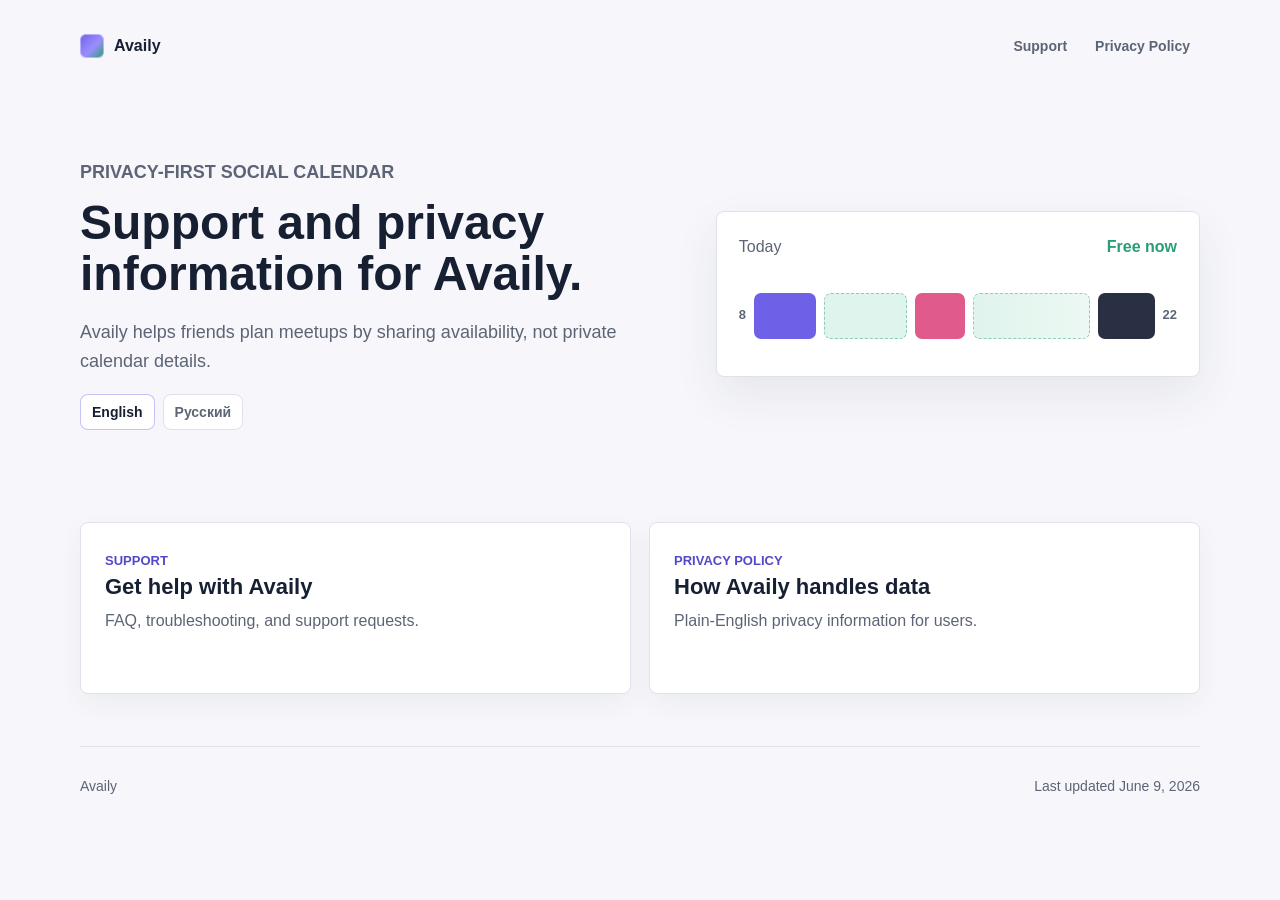
==== en/index.html @ 40af9e9a "Add localized legal pages" ====
<!-- Created by Artur Ilyasov -->
<!doctype html>
<html lang="en">
<head>
  <meta charset="utf-8">
  <meta name="viewport" content="width=device-width, initial-scale=1">
  <title>Availy Support and Legal</title>
  <meta name="description" content="Support and privacy policy pages for Availy.">
  <link rel="stylesheet" href="../assets/styles.css">
  <link rel="alternate" hreflang="en" href="./">
  <link rel="alternate" hreflang="ru" href="../ru/">
</head>
<body>
  <header class="site-header">
    <a class="brand" href="./" aria-label="Availy English home">
      <span class="brand-mark" aria-hidden="true"></span>
      <span>Availy</span>
    </a>
    <nav class="nav" aria-label="Legal pages">
      <a href="./support/">Support</a>
      <a href="./privacy-policy/">Privacy Policy</a>
    </nav>
  </header>

  <main>
    <section class="hero">
      <div class="hero-copy">
        <p class="eyebrow">Privacy-first social calendar</p>
        <h1>Support and privacy information for Availy.</h1>
        <p>
          Availy helps friends plan meetups by sharing availability, not private
          calendar details.
        </p>
        <div class="language-switcher" aria-label="Language switcher">
          <a aria-current="page" href="./">English</a>
          <a href="../ru/" lang="ru">Русский</a>
        </div>
      </div>

      <div class="availability-preview" aria-hidden="true">
        <div class="preview-header">
          <span>Today</span>
          <strong>Free now</strong>
        </div>
        <div class="timeline">
          <span class="time">8</span>
          <span class="busy work"></span>
          <span class="free"></span>
          <span class="busy meal"></span>
          <span class="free wide"></span>
          <span class="busy close"></span>
          <span class="time">22</span>
        </div>
      </div>
    </section>

    <section class="page-grid" aria-label="Available pages">
      <a class="page-card" href="./support/">
        <span class="card-label">Support</span>
        <strong>Get help with Availy</strong>
        <span>FAQ, troubleshooting, and support requests.</span>
      </a>

      <a class="page-card" href="./privacy-policy/">
        <span class="card-label">Privacy Policy</span>
        <strong>How Availy handles data</strong>
        <span>Plain-English privacy information for users.</span>
      </a>
    </section>
  </main>

  <footer class="site-footer">
    <span>Availy</span>
    <span>Last updated June 9, 2026</span>
  </footer>
</body>
</html>
---- assets/styles.css ----
/* Created by Artur Ilyasov */

:root {
  color-scheme: light;
  --bg: #f7f7fb;
  --surface: #ffffff;
  --surface-muted: #f0f1f6;
  --text: #172033;
  --muted: #5c6475;
  --line: #dfe2ea;
  --accent: #6e61e8;
  --accent-strong: #5448ca;
  --green: #2a9d75;
  --green-soft: #dff4ec;
  --pink: #e05b8c;
  --pink-soft: #fde5ef;
  --shadow: 0 18px 45px rgba(23, 32, 51, 0.08);
}

* {
  box-sizing: border-box;
}

body {
  margin: 0;
  background: var(--bg);
  color: var(--text);
  font-family: -apple-system, BlinkMacSystemFont, "SF Pro Text", "Segoe UI", sans-serif;
  font-size: 16px;
  line-height: 1.6;
}

a {
  color: var(--accent-strong);
  text-decoration-thickness: 1px;
  text-underline-offset: 0.18em;
}

.site-header,
.site-footer {
  width: min(1120px, calc(100% - 32px));
  margin: 0 auto;
}

.site-header {
  display: flex;
  align-items: center;
  justify-content: space-between;
  gap: 24px;
  padding: 28px 0;
}

.brand {
  display: inline-flex;
  align-items: center;
  gap: 10px;
  color: var(--text);
  font-weight: 750;
  text-decoration: none;
}

.brand-mark {
  width: 24px;
  height: 24px;
  border-radius: 6px;
  background:
    linear-gradient(135deg, var(--accent), #9b8dff 55%, var(--green));
  box-shadow: inset 0 0 0 1px rgba(255, 255, 255, 0.42);
}

.nav {
  display: flex;
  align-items: center;
  gap: 8px;
  flex-wrap: wrap;
}

.nav a {
  min-height: 36px;
  display: inline-flex;
  align-items: center;
  padding: 6px 10px;
  border-radius: 8px;
  color: var(--muted);
  font-size: 14px;
  font-weight: 650;
  text-decoration: none;
}

.nav a:hover,
.nav a[aria-current="page"] {
  background: var(--surface-muted);
  color: var(--text);
}

main {
  width: min(1120px, calc(100% - 32px));
  margin: 0 auto;
}

.hero {
  min-height: 430px;
  display: grid;
  grid-template-columns: minmax(0, 1.1fr) minmax(320px, 0.9fr);
  align-items: center;
  gap: 44px;
  padding: 28px 0 54px;
}

.hero-copy {
  max-width: 680px;
}

.eyebrow,
.card-label {
  margin: 0 0 10px;
  color: var(--accent-strong);
  font-size: 13px;
  font-weight: 800;
  text-transform: uppercase;
}

h1,
h2,
h3,
p {
  margin-top: 0;
}

h1 {
  max-width: 760px;
  margin-bottom: 18px;
  font-size: 48px;
  line-height: 1.08;
  font-weight: 800;
}

h2 {
  margin-bottom: 12px;
  font-size: 24px;
  line-height: 1.25;
}

h3 {
  margin-bottom: 8px;
  font-size: 18px;
  line-height: 1.35;
}

.hero p,
.page-heading p {
  max-width: 640px;
  color: var(--muted);
  font-size: 18px;
}

.availability-preview {
  width: 100%;
  border: 1px solid var(--line);
  border-radius: 8px;
  background: var(--surface);
  box-shadow: var(--shadow);
  padding: 22px;
}

.preview-header {
  display: flex;
  align-items: center;
  justify-content: space-between;
  gap: 12px;
  margin-bottom: 18px;
  color: var(--muted);
}

.preview-header strong {
  color: var(--green);
}

.timeline {
  height: 76px;
  display: grid;
  grid-template-columns: auto 0.9fr 1.2fr 0.72fr 1.7fr 0.82fr auto;
  align-items: center;
  gap: 8px;
}

.time {
  color: var(--muted);
  font-size: 13px;
  font-weight: 700;
}

.busy,
.free {
  min-width: 28px;
  height: 46px;
  border-radius: 7px;
}

.busy.work {
  background: var(--accent);
}

.busy.meal {
  background: var(--pink);
}

.busy.close {
  background: #293044;
}

.free {
  background: var(--green-soft);
  border: 1px dashed rgba(42, 157, 117, 0.45);
}

.free.wide {
  background: linear-gradient(90deg, var(--green-soft), #edf8f3);
}

.page-grid {
  display: grid;
  grid-template-columns: repeat(2, minmax(0, 1fr));
  gap: 18px;
  padding-bottom: 52px;
}

.language-grid {
  display: grid;
  grid-template-columns: repeat(2, minmax(0, 1fr));
  gap: 18px;
  padding-bottom: 52px;
}

.language-card {
  min-height: 138px;
  display: flex;
  flex-direction: column;
  justify-content: center;
  gap: 6px;
  padding: 24px;
  border: 1px solid var(--line);
  border-radius: 8px;
  background: var(--surface);
  color: var(--text);
  text-decoration: none;
  box-shadow: 0 10px 26px rgba(23, 32, 51, 0.05);
}

.language-card:hover {
  border-color: rgba(110, 97, 232, 0.38);
  box-shadow: var(--shadow);
}

.language-card strong {
  font-size: 24px;
  line-height: 1.25;
}

.language-card span {
  color: var(--muted);
}

.page-card {
  display: block;
  min-height: 172px;
  padding: 24px;
  border: 1px solid var(--line);
  border-radius: 8px;
  background: var(--surface);
  color: var(--text);
  text-decoration: none;
  box-shadow: 0 10px 26px rgba(23, 32, 51, 0.05);
}

.page-card:hover {
  border-color: rgba(110, 97, 232, 0.38);
  box-shadow: var(--shadow);
}

.page-card strong {
  display: block;
  margin-bottom: 8px;
  font-size: 22px;
  line-height: 1.25;
}

.page-card span:last-child {
  color: var(--muted);
}

.content-page {
  max-width: 820px;
  padding-bottom: 52px;
}

.page-heading {
  padding: 34px 0 24px;
}

.primary-action {
  display: inline-flex;
  align-items: center;
  justify-content: center;
  min-height: 44px;
  margin-top: 8px;
  padding: 10px 16px;
  border-radius: 8px;
  background: var(--accent);
  color: #ffffff;
  font-weight: 750;
  text-decoration: none;
}

.primary-action:hover {
  background: var(--accent-strong);
}

.language-switcher {
  display: flex;
  flex-wrap: wrap;
  gap: 8px;
  margin-top: 18px;
}

.language-switcher a {
  min-height: 36px;
  display: inline-flex;
  align-items: center;
  padding: 6px 11px;
  border: 1px solid var(--line);
  border-radius: 8px;
  background: var(--surface);
  color: var(--muted);
  font-size: 14px;
  font-weight: 700;
  text-decoration: none;
}

.language-switcher a:hover,
.language-switcher a[aria-current="page"] {
  border-color: rgba(110, 97, 232, 0.38);
  color: var(--text);
}

.info-section {
  padding: 26px 0;
  border-top: 1px solid var(--line);
}

.info-section p,
.info-section li {
  color: var(--muted);
}

.info-section ul {
  margin: 0;
  padding-left: 22px;
}

.info-section li + li {
  margin-top: 8px;
}

.faq-item {
  padding: 18px 0;
}

.faq-item + .faq-item {
  border-top: 1px solid var(--line);
}

.site-footer {
  display: flex;
  align-items: center;
  justify-content: space-between;
  gap: 16px;
  padding: 28px 0 36px;
  border-top: 1px solid var(--line);
  color: var(--muted);
  font-size: 14px;
}

@media (max-width: 760px) {
  .site-header,
  .site-footer {
    width: min(100% - 24px, 1120px);
  }

  .site-header,
  .site-footer {
    align-items: flex-start;
    flex-direction: column;
  }

  main {
    width: min(100% - 24px, 1120px);
  }

  .hero {
    min-height: auto;
    grid-template-columns: 1fr;
    gap: 24px;
    padding: 12px 0 36px;
  }

  h1 {
    font-size: 34px;
  }

  .hero p,
  .page-heading p {
    font-size: 16px;
  }

  .page-grid,
  .language-grid {
    grid-template-columns: 1fr;
  }

  .availability-preview {
    padding: 16px;
  }

  .timeline {
    grid-template-columns: auto 0.85fr 1fr 0.65fr 1.15fr 0.75fr auto;
    gap: 5px;
  }
}
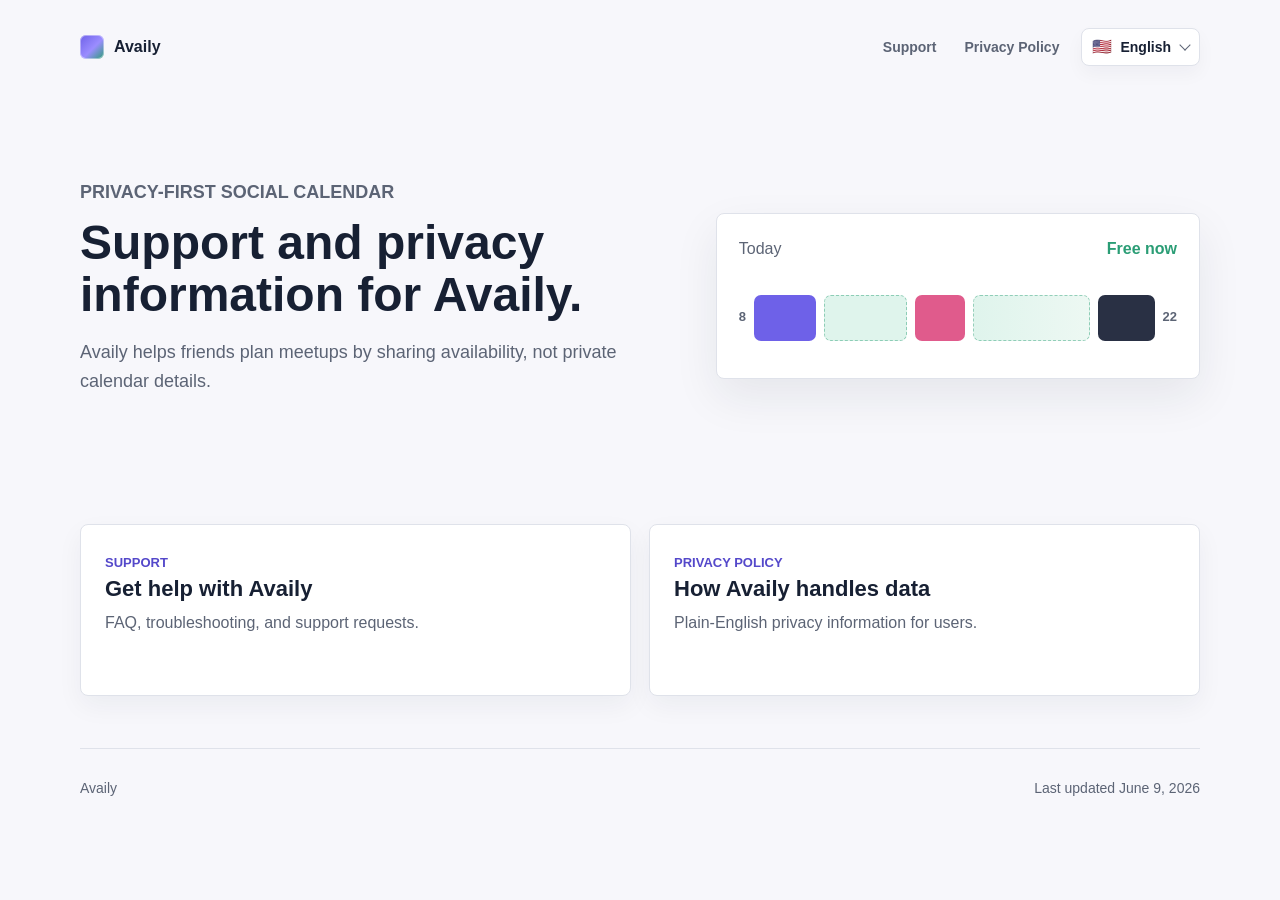
==== commit 1ad61e73: "Add language dropdown and mobile polish" ====
--- a/en/index.html
+++ b/en/index.html
@@ -16,10 +16,30 @@
       <span class="brand-mark" aria-hidden="true"></span>
       <span>Availy</span>
     </a>
-    <nav class="nav" aria-label="Legal pages">
-      <a href="./support/">Support</a>
-      <a href="./privacy-policy/">Privacy Policy</a>
-    </nav>
+    <div class="header-actions">
+      <nav class="nav" aria-label="Legal pages">
+        <a href="./support/">Support</a>
+        <a href="./privacy-policy/">Privacy Policy</a>
+      </nav>
+      <details class="language-menu">
+        <summary aria-label="Change language">
+          <span class="language-current">
+            <span class="language-flag" aria-hidden="true">🇺🇸</span>
+            <span>English</span>
+          </span>
+        </summary>
+        <div class="language-options">
+          <a aria-current="page" href="./">
+            <span class="language-flag" aria-hidden="true">🇺🇸</span>
+            <span>English</span>
+          </a>
+          <a href="../ru/" lang="ru">
+            <span class="language-flag" aria-hidden="true">🇷🇺</span>
+            <span>Русский</span>
+          </a>
+        </div>
+      </details>
+    </div>
   </header>
 
   <main>
@@ -31,10 +51,6 @@
           Availy helps friends plan meetups by sharing availability, not private
           calendar details.
         </p>
-        <div class="language-switcher" aria-label="Language switcher">
-          <a aria-current="page" href="./">English</a>
-          <a href="../ru/" lang="ru">Русский</a>
-        </div>
       </div>
 
       <div class="availability-preview" aria-hidden="true">
@@ -75,4 +91,3 @@
   </footer>
 </body>
 </html>
-
--- a/assets/styles.css
+++ b/assets/styles.css
@@ -21,7 +21,12 @@
   box-sizing: border-box;
 }
 
+html {
+  -webkit-text-size-adjust: 100%;
+}
+
 body {
+  min-width: 320px;
   margin: 0;
   background: var(--bg);
   color: var(--text);
@@ -48,6 +53,14 @@
   justify-content: space-between;
   gap: 24px;
   padding: 28px 0;
+}
+
+.header-actions {
+  display: flex;
+  align-items: center;
+  justify-content: flex-end;
+  gap: 12px;
+  min-width: 0;
 }
 
 .brand {
@@ -93,6 +106,98 @@
   color: var(--text);
 }
 
+.language-menu {
+  position: relative;
+  flex: 0 0 auto;
+  z-index: 5;
+}
+
+.language-menu summary {
+  min-height: 38px;
+  display: inline-flex;
+  align-items: center;
+  gap: 8px;
+  padding: 7px 10px;
+  border: 1px solid var(--line);
+  border-radius: 8px;
+  background: var(--surface);
+  color: var(--text);
+  font-size: 14px;
+  font-weight: 750;
+  line-height: 1.2;
+  list-style: none;
+  cursor: pointer;
+  box-shadow: 0 8px 18px rgba(23, 32, 51, 0.04);
+}
+
+.language-menu summary::-webkit-details-marker {
+  display: none;
+}
+
+.language-menu summary::after {
+  content: "";
+  width: 7px;
+  height: 7px;
+  margin-left: 2px;
+  border-right: 1.8px solid var(--muted);
+  border-bottom: 1.8px solid var(--muted);
+  transform: translateY(-2px) rotate(45deg);
+}
+
+.language-menu[open] summary {
+  border-color: rgba(110, 97, 232, 0.42);
+  box-shadow: var(--shadow);
+}
+
+.language-menu[open] summary::after {
+  transform: translateY(2px) rotate(225deg);
+}
+
+.language-current,
+.language-options a {
+  display: inline-flex;
+  align-items: center;
+  gap: 8px;
+  white-space: nowrap;
+}
+
+.language-flag {
+  width: 20px;
+  display: inline-flex;
+  justify-content: center;
+  font-size: 16px;
+  line-height: 1;
+}
+
+.language-options {
+  position: absolute;
+  top: calc(100% + 8px);
+  right: 0;
+  width: 210px;
+  padding: 6px;
+  border: 1px solid var(--line);
+  border-radius: 8px;
+  background: var(--surface);
+  box-shadow: var(--shadow);
+}
+
+.language-options a {
+  min-height: 38px;
+  width: 100%;
+  padding: 8px 10px;
+  border-radius: 7px;
+  color: var(--muted);
+  font-size: 14px;
+  font-weight: 700;
+  text-decoration: none;
+}
+
+.language-options a:hover,
+.language-options a[aria-current="page"] {
+  background: var(--surface-muted);
+  color: var(--text);
+}
+
 main {
   width: min(1120px, calc(100% - 32px));
   margin: 0 auto;
@@ -223,42 +328,6 @@
   grid-template-columns: repeat(2, minmax(0, 1fr));
   gap: 18px;
   padding-bottom: 52px;
-}
-
-.language-grid {
-  display: grid;
-  grid-template-columns: repeat(2, minmax(0, 1fr));
-  gap: 18px;
-  padding-bottom: 52px;
-}
-
-.language-card {
-  min-height: 138px;
-  display: flex;
-  flex-direction: column;
-  justify-content: center;
-  gap: 6px;
-  padding: 24px;
-  border: 1px solid var(--line);
-  border-radius: 8px;
-  background: var(--surface);
-  color: var(--text);
-  text-decoration: none;
-  box-shadow: 0 10px 26px rgba(23, 32, 51, 0.05);
-}
-
-.language-card:hover {
-  border-color: rgba(110, 97, 232, 0.38);
-  box-shadow: var(--shadow);
-}
-
-.language-card strong {
-  font-size: 24px;
-  line-height: 1.25;
-}
-
-.language-card span {
-  color: var(--muted);
 }
 
 .page-card {
@@ -316,31 +385,15 @@
   background: var(--accent-strong);
 }
 
-.language-switcher {
-  display: flex;
-  flex-wrap: wrap;
-  gap: 8px;
-  margin-top: 18px;
-}
-
-.language-switcher a {
-  min-height: 36px;
-  display: inline-flex;
-  align-items: center;
-  padding: 6px 11px;
-  border: 1px solid var(--line);
-  border-radius: 8px;
-  background: var(--surface);
-  color: var(--muted);
-  font-size: 14px;
+.support-contact {
+  margin: 12px 0 0;
+  color: var(--muted);
+  font-size: 15px;
+}
+
+.support-contact span {
+  color: var(--text);
   font-weight: 700;
-  text-decoration: none;
-}
-
-.language-switcher a:hover,
-.language-switcher a[aria-current="page"] {
-  border-color: rgba(110, 97, 232, 0.38);
-  color: var(--text);
 }
 
 .info-section {
@@ -387,7 +440,50 @@
     width: min(100% - 24px, 1120px);
   }
 
-  .site-header,
+  .site-header {
+    align-items: flex-start;
+    flex-direction: column;
+    gap: 14px;
+    padding: 18px 0 20px;
+  }
+
+  .header-actions {
+    width: 100%;
+    align-items: center;
+    justify-content: space-between;
+    gap: 10px;
+  }
+
+  .nav {
+    flex: 1 1 auto;
+    min-width: 0;
+    flex-wrap: nowrap;
+    overflow-x: auto;
+    scrollbar-width: none;
+  }
+
+  .nav::-webkit-scrollbar {
+    display: none;
+  }
+
+  .nav a {
+    flex: 0 0 auto;
+    min-height: 34px;
+    padding: 6px 9px;
+    font-size: 13px;
+  }
+
+  .language-menu summary {
+    min-height: 34px;
+    padding: 6px 9px;
+    font-size: 13px;
+  }
+
+  .language-options {
+    width: 196px;
+    max-width: calc(100vw - 24px);
+  }
+
   .site-footer {
     align-items: flex-start;
     flex-direction: column;
@@ -400,12 +496,12 @@
   .hero {
     min-height: auto;
     grid-template-columns: 1fr;
-    gap: 24px;
-    padding: 12px 0 36px;
+    gap: 20px;
+    padding: 10px 0 34px;
   }
 
   h1 {
-    font-size: 34px;
+    font-size: 32px;
   }
 
   .hero p,
@@ -413,9 +509,27 @@
     font-size: 16px;
   }
 
-  .page-grid,
-  .language-grid {
+  .page-grid {
     grid-template-columns: 1fr;
+    gap: 12px;
+    padding-bottom: 38px;
+  }
+
+  .page-card {
+    min-height: auto;
+    padding: 20px;
+  }
+
+  .page-card strong {
+    font-size: 20px;
+  }
+
+  .content-page {
+    padding-bottom: 38px;
+  }
+
+  .page-heading {
+    padding: 18px 0 22px;
   }
 
   .availability-preview {
@@ -427,3 +541,40 @@
     gap: 5px;
   }
 }
+
+@media (max-width: 430px) {
+  .header-actions {
+    align-items: flex-start;
+    flex-direction: column-reverse;
+  }
+
+  .language-menu {
+    align-self: flex-end;
+  }
+
+  .nav {
+    width: 100%;
+  }
+
+  h1 {
+    font-size: 29px;
+  }
+
+  h2 {
+    font-size: 22px;
+  }
+
+  .primary-action {
+    width: 100%;
+  }
+
+  .support-contact {
+    overflow-wrap: anywhere;
+  }
+
+  .busy,
+  .free {
+    min-width: 14px;
+    height: 40px;
+  }
+}
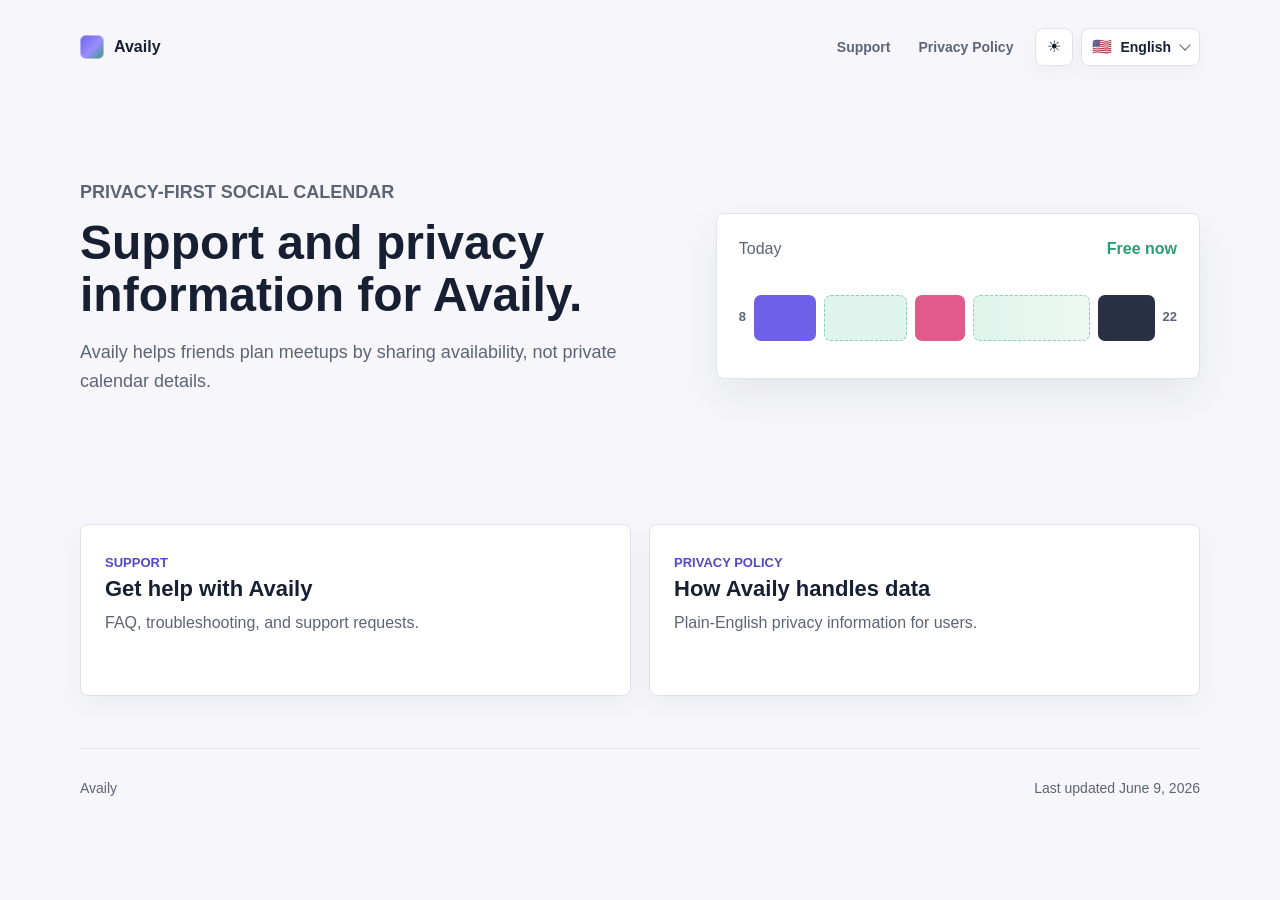
==== commit 187d45eb: "Add system theme toggle" ====
--- a/en/index.html
+++ b/en/index.html
@@ -6,6 +6,7 @@
   <meta name="viewport" content="width=device-width, initial-scale=1">
   <title>Availy Support and Legal</title>
   <meta name="description" content="Support and privacy policy pages for Availy.">
+  <script src="../assets/theme.js"></script>
   <link rel="stylesheet" href="../assets/styles.css">
   <link rel="alternate" hreflang="en" href="./">
   <link rel="alternate" hreflang="ru" href="../ru/">
@@ -21,24 +22,37 @@
         <a href="./support/">Support</a>
         <a href="./privacy-policy/">Privacy Policy</a>
       </nav>
-      <details class="language-menu">
-        <summary aria-label="Change language">
-          <span class="language-current">
-            <span class="language-flag" aria-hidden="true">🇺🇸</span>
-            <span>English</span>
-          </span>
-        </summary>
-        <div class="language-options">
-          <a aria-current="page" href="./">
-            <span class="language-flag" aria-hidden="true">🇺🇸</span>
-            <span>English</span>
-          </a>
-          <a href="../ru/" lang="ru">
-            <span class="language-flag" aria-hidden="true">🇷🇺</span>
-            <span>Русский</span>
-          </a>
-        </div>
-      </details>
+      <div class="utility-actions">
+        <button
+          class="theme-toggle"
+          type="button"
+          data-theme-toggle
+          data-theme-label-dark="Switch to dark theme"
+          data-theme-label-light="Switch to light theme"
+          aria-label="Switch theme"
+        >
+          <span class="theme-icon theme-icon-light" aria-hidden="true">☀</span>
+          <span class="theme-icon theme-icon-dark" aria-hidden="true">☾</span>
+        </button>
+        <details class="language-menu">
+          <summary aria-label="Change language">
+            <span class="language-current">
+              <span class="language-flag" aria-hidden="true">🇺🇸</span>
+              <span>English</span>
+            </span>
+          </summary>
+          <div class="language-options">
+            <a aria-current="page" href="./">
+              <span class="language-flag" aria-hidden="true">🇺🇸</span>
+              <span>English</span>
+            </a>
+            <a href="../ru/" lang="ru">
+              <span class="language-flag" aria-hidden="true">🇷🇺</span>
+              <span>Русский</span>
+            </a>
+          </div>
+        </details>
+      </div>
     </div>
   </header>
 
--- a/assets/styles.css
+++ b/assets/styles.css
@@ -1,6 +1,7 @@
 /* Created by Artur Ilyasov */
 
-:root {
+:root,
+:root[data-theme="light"] {
   color-scheme: light;
   --bg: #f7f7fb;
   --surface: #ffffff;
@@ -15,6 +16,63 @@
   --pink: #e05b8c;
   --pink-soft: #fde5ef;
   --shadow: 0 18px 45px rgba(23, 32, 51, 0.08);
+  --card-shadow: 0 10px 26px rgba(23, 32, 51, 0.05);
+  --control-shadow: 0 8px 18px rgba(23, 32, 51, 0.04);
+  --active-border: rgba(110, 97, 232, 0.38);
+  --free-border: rgba(42, 157, 117, 0.45);
+  --green-fade: #edf8f3;
+  --ink-block: #293044;
+  --primary-action-text: #ffffff;
+}
+
+@media (prefers-color-scheme: dark) {
+  :root:not([data-theme]) {
+    color-scheme: dark;
+    --bg: #10131b;
+    --surface: #181d29;
+    --surface-muted: #242b3a;
+    --text: #f3f5fb;
+    --muted: #aab1c2;
+    --line: #303848;
+    --accent: #8f84ff;
+    --accent-strong: #b8b1ff;
+    --green: #5fd1a5;
+    --green-soft: #17372e;
+    --pink: #ff7daa;
+    --pink-soft: #442233;
+    --shadow: 0 18px 45px rgba(0, 0, 0, 0.34);
+    --card-shadow: 0 12px 28px rgba(0, 0, 0, 0.22);
+    --control-shadow: 0 8px 18px rgba(0, 0, 0, 0.16);
+    --active-border: rgba(143, 132, 255, 0.48);
+    --free-border: rgba(95, 209, 165, 0.42);
+    --green-fade: #102920;
+    --ink-block: #6f7791;
+    --primary-action-text: #ffffff;
+  }
+}
+
+:root[data-theme="dark"] {
+  color-scheme: dark;
+  --bg: #10131b;
+  --surface: #181d29;
+  --surface-muted: #242b3a;
+  --text: #f3f5fb;
+  --muted: #aab1c2;
+  --line: #303848;
+  --accent: #8f84ff;
+  --accent-strong: #b8b1ff;
+  --green: #5fd1a5;
+  --green-soft: #17372e;
+  --pink: #ff7daa;
+  --pink-soft: #442233;
+  --shadow: 0 18px 45px rgba(0, 0, 0, 0.34);
+  --card-shadow: 0 12px 28px rgba(0, 0, 0, 0.22);
+  --control-shadow: 0 8px 18px rgba(0, 0, 0, 0.16);
+  --active-border: rgba(143, 132, 255, 0.48);
+  --free-border: rgba(95, 209, 165, 0.42);
+  --green-fade: #102920;
+  --ink-block: #6f7791;
+  --primary-action-text: #ffffff;
 }
 
 * {
@@ -61,6 +119,13 @@
   justify-content: flex-end;
   gap: 12px;
   min-width: 0;
+}
+
+.utility-actions {
+  display: flex;
+  align-items: center;
+  gap: 8px;
+  flex: 0 0 auto;
 }
 
 .brand {
@@ -106,6 +171,44 @@
   color: var(--text);
 }
 
+.theme-toggle {
+  width: 38px;
+  min-width: 38px;
+  height: 38px;
+  display: inline-flex;
+  align-items: center;
+  justify-content: center;
+  border: 1px solid var(--line);
+  border-radius: 8px;
+  background: var(--surface);
+  color: var(--text);
+  font: inherit;
+  cursor: pointer;
+  box-shadow: var(--control-shadow);
+}
+
+.theme-toggle:hover,
+.theme-toggle:focus-visible {
+  border-color: var(--active-border);
+}
+
+.theme-icon {
+  font-size: 16px;
+  line-height: 1;
+}
+
+.theme-icon-dark {
+  display: none;
+}
+
+:root[data-resolved-theme="dark"] .theme-icon-light {
+  display: none;
+}
+
+:root[data-resolved-theme="dark"] .theme-icon-dark {
+  display: inline;
+}
+
 .language-menu {
   position: relative;
   flex: 0 0 auto;
@@ -127,7 +230,7 @@
   line-height: 1.2;
   list-style: none;
   cursor: pointer;
-  box-shadow: 0 8px 18px rgba(23, 32, 51, 0.04);
+  box-shadow: var(--control-shadow);
 }
 
 .language-menu summary::-webkit-details-marker {
@@ -145,7 +248,7 @@
 }
 
 .language-menu[open] summary {
-  border-color: rgba(110, 97, 232, 0.42);
+  border-color: var(--active-border);
   box-shadow: var(--shadow);
 }
 
@@ -311,16 +414,16 @@
 }
 
 .busy.close {
-  background: #293044;
+  background: var(--ink-block);
 }
 
 .free {
   background: var(--green-soft);
-  border: 1px dashed rgba(42, 157, 117, 0.45);
+  border: 1px dashed var(--free-border);
 }
 
 .free.wide {
-  background: linear-gradient(90deg, var(--green-soft), #edf8f3);
+  background: linear-gradient(90deg, var(--green-soft), var(--green-fade));
 }
 
 .page-grid {
@@ -339,11 +442,11 @@
   background: var(--surface);
   color: var(--text);
   text-decoration: none;
-  box-shadow: 0 10px 26px rgba(23, 32, 51, 0.05);
+  box-shadow: var(--card-shadow);
 }
 
 .page-card:hover {
-  border-color: rgba(110, 97, 232, 0.38);
+  border-color: var(--active-border);
   box-shadow: var(--shadow);
 }
 
@@ -376,7 +479,7 @@
   padding: 10px 16px;
   border-radius: 8px;
   background: var(--accent);
-  color: #ffffff;
+  color: var(--primary-action-text);
   font-weight: 750;
   text-decoration: none;
 }
@@ -479,6 +582,12 @@
     font-size: 13px;
   }
 
+  .theme-toggle {
+    width: 34px;
+    min-width: 34px;
+    height: 34px;
+  }
+
   .language-options {
     width: 196px;
     max-width: calc(100vw - 24px);
@@ -548,7 +657,7 @@
     flex-direction: column-reverse;
   }
 
-  .language-menu {
+  .utility-actions {
     align-self: flex-end;
   }
 
